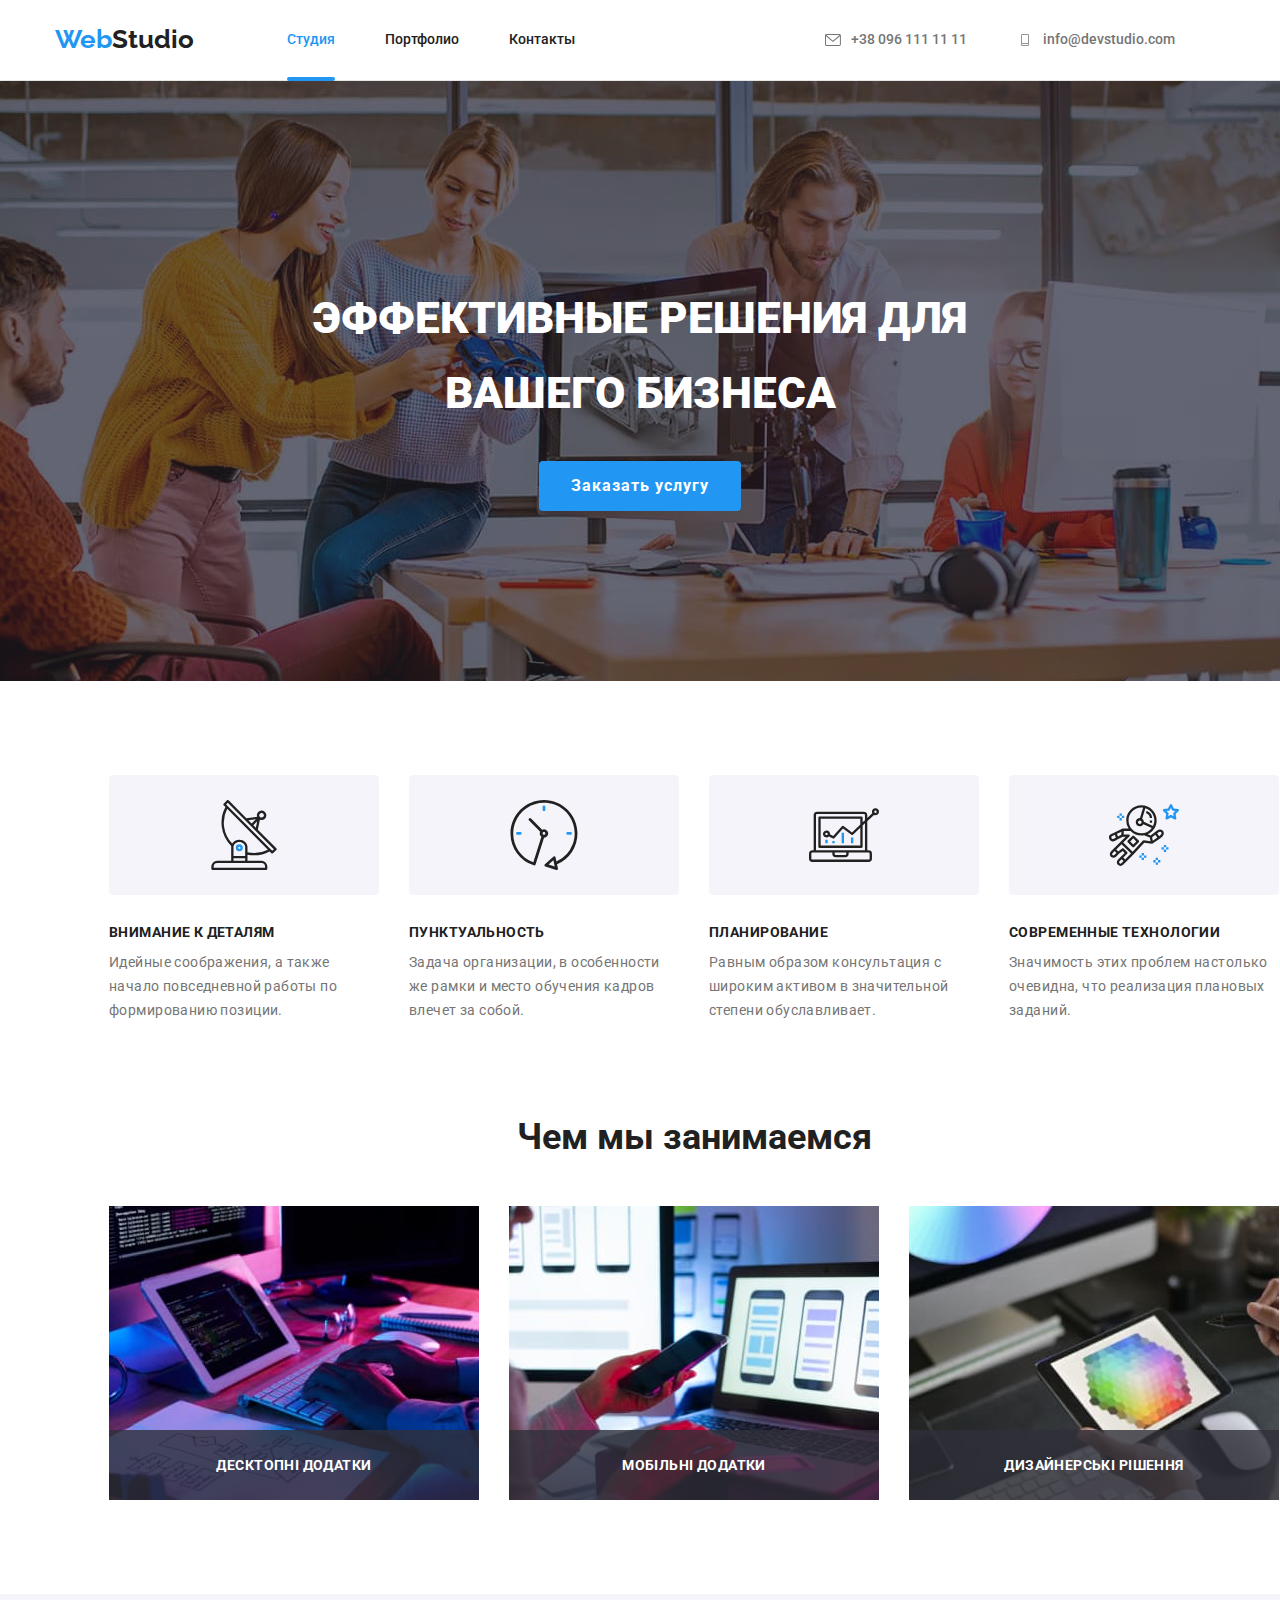
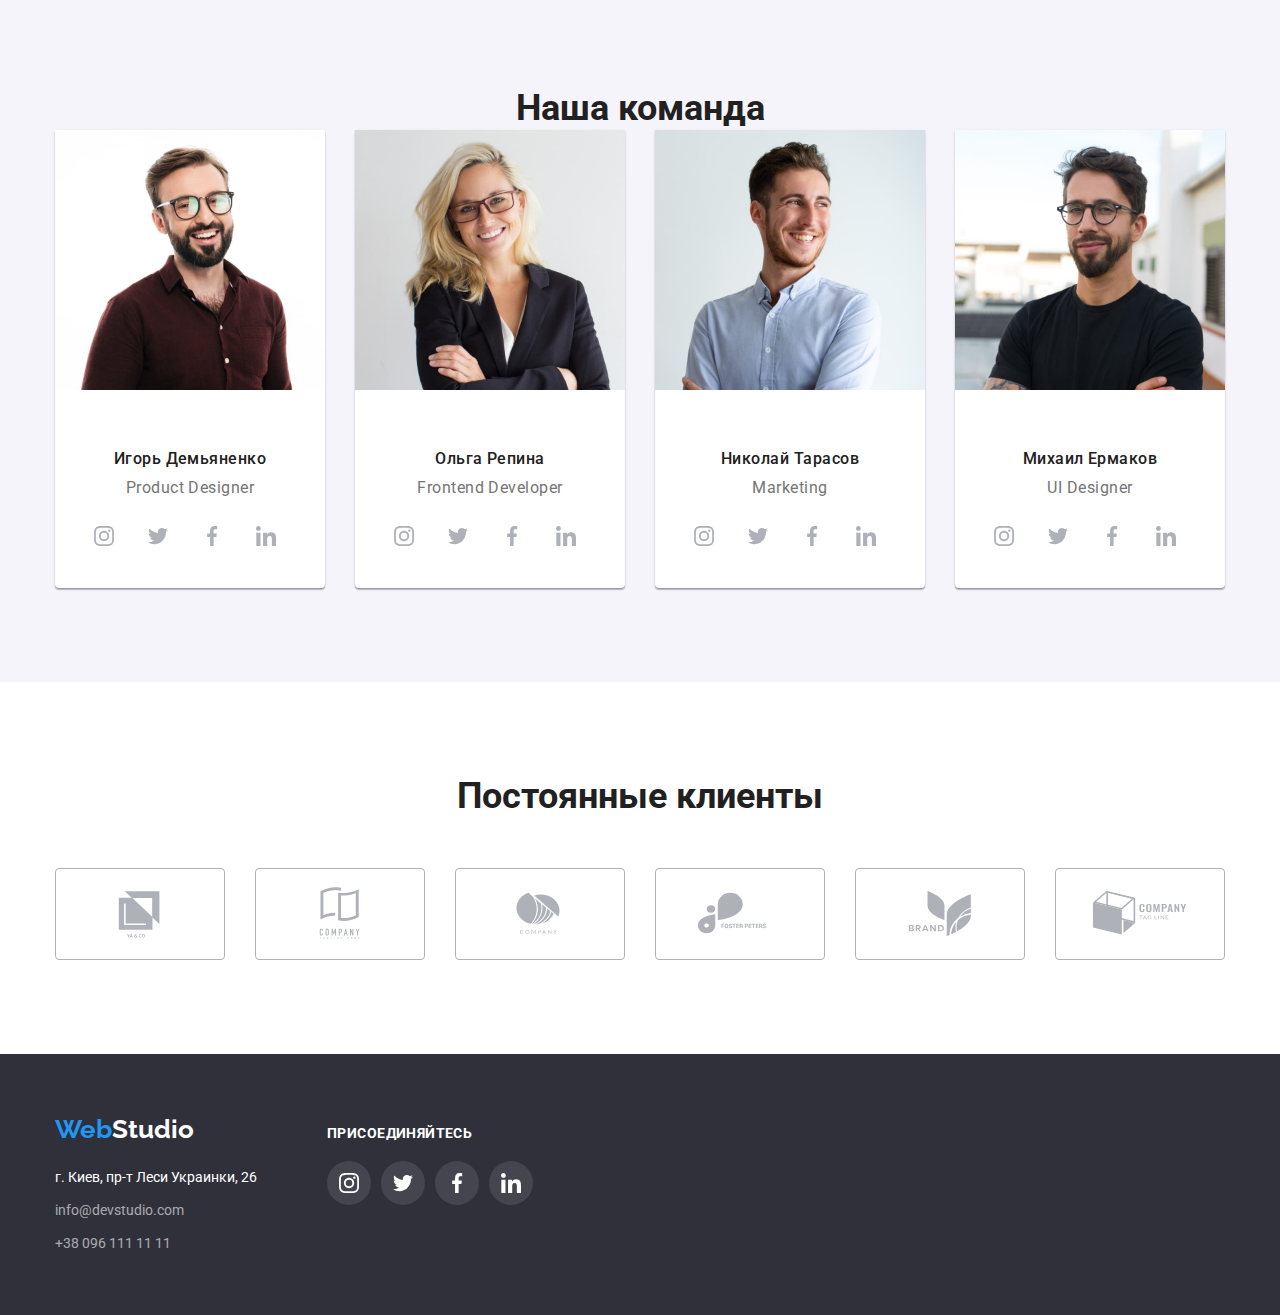
==== index.html @ 7bb436d0 "Initial commit" ====
<!DOCTYPE html>
<html lang="ru">

<head>
    <meta charset="UTF-8">
    <meta http-equiv="X-UA-Compatible" content="IE=edge">
    <meta name="viewport" content="width=device-width, initial-scale=1.0">
    <title>WebStudio</title>
    
    <!-- Font-starts -->
    <!-- Roboto -->
        <link href="https://fonts.googleapis.com/css2?family=Montserrat:wght@400;700&family=Roboto:wght@400;500;700;900&display=swap"
        rel="stylesheet">
        <!-- Raleway -->
            <link href="https://fonts.googleapis.com/css2?family=Montserrat:wght@400;700&family=Raleway:wght@700&family=Roboto:wght@400;500;700;900&display=swap"
            rel="stylesheet">
            <!-- normalizer -->
            <link rel="stylesheet" href="https://cdnjs.cloudflare.com/ajax/libs/modern-normalize/1.0.0/modern-normalize.min.css" />
            <!-- styles -->
            <link rel="stylesheet" href="./css/styles.css">
</head>

<body>
   
    <header class="header">
               <div class="container header-container">
                    <nav style="display: flex">    
                        <a class="header-logo" href=""> <span class="web-color">Web</span>Studio
                        </a>
                      <ul class="list">
                <li class="header-li">
                    <a class="header-list current" href="./index.html">                      
                        <span class="studio-color">Студия</span> 
                    </a>
                </li>
                <li class="header-li">
                    <a class="header-list" href="./portfolio.html">Портфолио
                    </a>
                </li>
                <li class="header-li">
                    <a class="header-list" href="">Контакты</a>
                </li>
            </ul>
        </nav>
        <ul class="list">
            <li>
                <a class="header-contact" href="tel:+380961111111">
                    <svg class="icons-header" width="16" height="12">
                        <use href="./icons.svg.svg#icon-e-mail">
                         
                        </use>
                    </svg>
                      +38 096 111 11 11 
                </a>
            </li>
            <li>
                <a class="header-contact" href="mailto:info@devstudio.com">
                    <svg class="icons-header" width="10" height="16">
                        <use href="./icons.svg.svg#icon-martphone">
                            
                        </use>
                    </svg>
                    info@devstudio.com 
                    </a>
            </li>
        </ul>
        </div>
    </header>
    <main>
        <!-- section hero -->
        <section class="hero">
            <div class="container">
            <h1 class="section-hero">Эффективные решения для вашего бизнеса
            </h1>
            <button class="btn-hero" type="button" data-modal-open>Заказать услугу
            </button>
        </div>
            </section>
           

<!--section our-mission -->
            <section class="our-mission">
                <div class="container">
            <h2 class="mission-to-hide">Наша місія для Вас
            </h2>
            <ul class="list">
                <li class="mission-list">
                    <div class="mission-icons">
                        <svg class="svg-mission" width="70" height="70">
                            <use href="./icons.svg.svg#icon-antenna"></use>
                        </svg>
                    </div>
                    <h3 class="mission-heading">Внимание к деталям</h3>
                    <p class="features" >Идейные соображения, а также начало повседневной работы по формированию позиции.
                    </p>
                </li>
                <li class="mission-list">
                    <div class="mission-icons">
                        <svg class="svg-mission" width="70" height="70">
                            <use href="./icons.svg.svg#icon-clock"></use>
                        </svg>
                    </div>
                    <h3 class="mission-heading">Пунктуальность</h3>
                    <p class="features">Задача организации, в особенности же рамки и место обучения кадров влечет за собой.
                    </p>
                </li>
                <li class="mission-list">
                    <div class="mission-icons">
                        <svg class="svg-mission" width="70" height="70">
                            <use href="./icons.svg.svg#icon-diagram"></use>
                        </svg>
                    </div>
                    <h3 class="mission-heading">Планирование</h3>
                    <p class="features">Равным образом консультация с широким активом в значительной степени обуславливает.
                    </p>
                </li>
                <li class="mission-list">
                    <div class="mission-icons">
                        <svg class="svg-mission" width="70" height="70">
                            <use href="./icons.svg.svg#icon-stronaut"></use>
                        </svg>
                    </div>
                    <h3 class="mission-heading">Современные технологии</h3>
                    <p class="features">Значимость этих проблем настолько очевидна, что реализация плановых заданий.
                    </p>
                </li>
            </ul>
            </div>
        </section>
        <!-- section about -->
        <section class="section-about">
            <div class="container">
            <h2 class="about-heading">Чем мы занимаемся</h2>
            <ul class="list">

                <div class="div-about">
                <li class="li-about">
                    <img class="img-about" 
                    src="./images/about/img-1-squoosh.jpg" 
                    alt="development for pc" 
                    width="370" 
                    height="295">
                    <p class="label-img-about">Десктопні додатки</p>
                </li>
                </div>
            
                <div class="div-about">
                <li>            
                    <img class="img-about" 
                    src="./images/about/img-2-squoosh.jpg" 
                    alt="development for mobile" 
                    width="370" 
                    height="295">
                    <p class="label-img-about">Мобільні додатки</p>
                </li>
            </div>

                <div class="div-about">
                <li>
                    <img class="img-about" 
                    src="./images/about/img-3-squoosh.jpg" 
                    alt="graphic design" 
                    width="370" 
                    height="295">
                    <p class="label-img-about">Дизайнерські рішення</p>
                </li>
                </div>
            </ul>
            </div>
        </section>


        <!-- section team -->
        <section class="section-team">
            <div class="container">
            <h2 class="section-team-heading">Наша команда</h2>
            <ul class="list">
                <li class="list-team">
                    <img class="img-team" src="./images/team/img-1-squoosh.jpg" alt="Игорь Демьяненко" width="270" height="260">
                   
                    <div class="box-team">
                    <h3 class="team-heading">Игорь Демьяненко</h3>
                    <p class="team">Product Designer</p>
                    
                       <ul class="ul-icons-team">
                            <li class="li-icons-team"> 
                                <a class="icons-team" href=""> 
                                <svg class="icons" width="20" height="20">
                                    <use href="./icons.svg.svg#icon-instagram"></use>
                                </svg>
                            </a>
                            </li>
                       
                            <li class="li-icons-team">
                                <a class="icons-team" href=""> 
                        <svg class="icons" width="20" height="20">
                            <use href="./icons.svg.svg#icon-twitter"></use>
                        </svg>
                        </a>
                    </li>

                    <li class="li-icons-team">
                        <a class="icons-team" href=""> 
                        <svg class="icons" width="20" height="20">
                            <use href="./icons.svg.svg#icon-facebook"></use>
                        </svg>
                        </a>
                    </li>
                    
                    <li class="li-icons-team">
                        <a class="icons-team" href=""> 
                        <svg class="icons" width="20" height="20">
                            <use href="./icons.svg.svg#icon-linkedin"></use>
                        </svg>
                        </a>
                    </li>
                </ul>
                    </div>
                    
                    <li class="list-team">
                    <img class="img-team" src="./images/team/img-2-squoosh.jpg" alt="Ольга Репина" width="270" height="260">
                   
                    <div class="box-team">
                    <h3 class="team-heading">Ольга Репина</h3>
                    <p class="team">Frontend Developer</p>
                   
                    <ul class="ul-icons-team">
                        <li class="li-icons-team">
                                <a class="icons-team" href=""> 
                                <svg class="icons" width="20" height="20">
                                    <use href="./icons.svg.svg#icon-instagram"></use>
                                </svg>
                            </a>
                            </li>
                       
                            <li class="li-icons-team">
                                <a class="icons-team" href=""> 
                        <svg class="icons" width="20" height="20">
                            <use href="./icons.svg.svg#icon-twitter"></use>
                        </svg>
                        </a>
                    </li>

                    <li class="li-icons-team">
                        <a class="icons-team" href=""> 
                        <svg class="icons" width="20" height="20">
                            <use href="./icons.svg.svg#icon-facebook"></use>
                        </svg>
                        </a>
                    </li>
                    
                    <li class="li-icons-team">
                        <a class="icons-team" href=""> 
                        <svg class="icons" width="20" height="20">
                            <use href="./icons.svg.svg#icon-linkedin"></use>
                        </svg>
                        </a>
                    </li>
                    </ul>
                    </div>
                
                <li class="list-team">
                    <img class="img-team" src="./images/team/img-3-squoosh.jpg" alt="Николай Тарасов" width="270" height="260">
                    
                    <div class="box-team">
                    <h3 class="team-heading">Николай Тарасов</h3>
                    <p class="team">Marketing</p>
                    
                    <ul class="ul-icons-team">
                        <li class="li-icons-team">
                                <a class="icons-team" href=""> 
                                <svg class="icons" width="20" height="20">
                                    <use href="./icons.svg.svg#icon-instagram"></use>
                                </svg>
                            </a>
                            </li>
                       
                            <li class="li-icons-team">
                                <a class="icons-team" href=""> 
                        <svg class="icons" width="20" height="20">
                            <use href="./icons.svg.svg#icon-twitter"></use>
                        </svg>
                        </a>
                    </li>

                    <li class="li-icons-team">
                        <a class="icons-team" href=""> 
                        <svg class="icons" width="20" height="20">
                            <use href="./icons.svg.svg#icon-facebook"></use>
                        </svg>
                        </a>
                    </li>
                    
                    <li class="li-icons-team">
                        <a class="icons-team" href=""> 
                        <svg class="icons" width="20" height="20">
                            <use href="./icons.svg.svg#icon-linkedin"></use>
                        </svg>
                        </a>
                    </li>
                    </ul>
                    </div>
                
                    <li class="list-team">
                    <img class="img-team" src="./images/team/img-4-squoosh.jpg" alt="Михаил Ермаков" width="270" height="260">
                    
                    <div class="box-team">
                    <h3 class="team-heading">Михаил Ермаков</h3>
                    <p class="team">UI Designer</p>
                   
                    <ul class="ul-icons-team">
                        <li class="li-icons-team"> 
                                <a class="icons-team" href=""> 
                                <svg class="icons" width="20" height="20">
                                    <use href="./icons.svg.svg#icon-instagram"></use>
                                </svg>
                            </a>
                            </li>
                       
                            <li class="li-icons-team">
                                <a class="icons-team" href=""> 
                        <svg class="icons" width="20" height="20">
                            <use href="./icons.svg.svg#icon-twitter"></use>
                        </svg>
                        </a>
                    </li>

                    <li class="li-icons-team"> 
                        <a class="icons-team" href=""> 
                        <svg class="icons" width="20" height="20">
                            <use href="./icons.svg.svg#icon-facebook"></use>
                        </svg>
                        </a>
                    </li>
                    
                    <li class="li-icons-team"> 
                        <a class="icons-team" href=""> 
                        <svg class="icons" width="20" height="20">
                            <use href="./icons.svg.svg#icon-linkedin"></use>
                        </svg>
                        </a>
                    </li>
                    </ul>
                    </div>
                    </li>
                    </ul>
           
            </div>
        </section>

        <!-- section-permanent-clients -->
<section class="permanent-clients">
<div class="container">
<h2 class="header-permanent-clients">Постоянные клиенты</h2>

<ul class="ul-permanent-clients">
<li class="li-permanent-clients">
<a class="a-permanent-clients" href="">
    <svg class="svg-permanent-clients" wight="41" heihgt="47">
        <use href="./icons.svg.svg#icon-yaco"></use>
    </svg>
</a>
</li>

<li class="li-permanent-clients">
    <a class="a-permanent-clients" href="">
        <svg class="svg-permanent-clients" wight="40" heihgt="52">
            <use href="./icons.svg.svg#icon-company-tagline"></use>
        </svg>
    </a>
    </li>

    <li class="li-permanent-clients">
        <a class="a-permanent-clients" href="">
            <svg class="svg-permanent-clients" wight="44" heihgt="42">
                <use href="./icons.svg.svg#icon-company"></use>
            </svg>
        </a>
        </li>

        <li class="li-permanent-clients">
            <a class="a-permanent-clients" href="">
                <svg class="svg-permanent-clients" wight="85" heihgt="41">
                    <use href="./icons.svg.svg#icon-foster-peters-hover"></use>
                </svg>
            </a>
            </li>

            <li class="li-permanent-clients">
                <a class="a-permanent-clients" href="">
                    <svg class="svg-permanent-clients" wight="63" heihgt="46">
                        <use href="./icons.svg.svg#icon-company-tag-line"></use>
                    </svg>
                </a>
                </li>

                <li class="li-permanent-clients">
                    <a class="a-permanent-clients" href="">
                        <svg class="svg-permanent-clients" wight="94" heihgt="44">
                            <use href="./icons.svg.svg#icon-brand"></use>
                        </svg>
                    </a>
                    </li>

</ul>
</div>
</section>


    </main>
    
    
    <!-- footer -->
    <footer class="footer">
        <div class="container">
            <div class="box-footer-address">
        <a class="footer-logo" href=""> <span class="web-color-footer">Web</span>Studio
        </a>
        <address class="address-footer">
<ul class="list-footer">
    <li class="list-address-footer">
      <p class="p-list-contact">г. Киев, пр-т Леси Украинки, 26</p>  
    </li>
    <li class="list-address-footer">
    <a class="footer-contact" href="mailto:info@devstudio.com">info@devstudio.com</a>
    </li>
    <li class="list-address-footer">
    <a class="footer-contact" href="tel:+380961111111">+38 096 111 11 11</a>
    </li>
</ul>
        </address>
    </div>
    
        <div class="box-footer">
            <p class="footer-icons-paragraf">присоединяйтесь</p>
                  <ul class="ul-icons-footer">
                            <li class="li-icons-footer"> 
                                <a class="a-icons-footer" href=""> 
                                <svg class="icons-footer" width="20" height="20">
                                    <use href="./icons.svg.svg#icon-instagram"></use>
                                </svg>
                            </a>
                            </li>

                            <li class="li-icons-footer"> 
                                <a class="a-icons-footer" href=""> 
                                    <svg class="icons-footer" width="20" height="20">
                                    <use href="./icons.svg.svg#icon-twitter"></use>
                                </svg>
                            </a>
                            </li>

                            <li class="li-icons-footer"> 
                                <a class="a-icons-footer" href=""> 
                                    <svg class="icons-footer" width="20" height="20">
                                    <use href="./icons.svg.svg#icon-facebook"></use>
                                </svg>
                            </a>
                            </li>

                            <li class="li-icons-footer"> 
                                <a class="a-icons-footer" href=""> 
                                    <svg class="icons-footer" width="20" height="20">
                                    <use href="./icons.svg.svg#icon-linkedin"></use>
                                </svg>
                            </a>
                            </li>
                            </ul>
                        </div>
                    </div>
            </footer>
           

            <div class="backdrop is-hidden" data-modal>
                <div class="modal-window" >
                <button type="button" class="modal-close" data-modal-close>
                    <svg class="icon-close-black" width="18" hight="18">
                    <use href="./close.svg.svg#icon-close-black"> </use>    
                    </svg>
                </button>  
                
               
            

                </div>
            </div>

            <script src="./js/modal.js"></script>   
</body>

</html>
---- css/styles.css ----
:root {
    /* fonts */
  --main-fonts: "Roboto";
  --secondary-font: "Raleway";

    /* text-color */
--accent-color: #757575;
--brand-color: #2196F3;
--header-color: #212121;
--background-color: #2F303A;
--text-background: #FFFFFF;
    /* bg-color */

    /* others */

    /* animation */
--timing-function: 250ms cubic-bezier(0.4, 0, 0.2, 1);
}
body {
font-family: var(--main-fonts) "Roboto", "Raleway", sans-serif;
font-size: 14px;
line-height:1.71;
color: var(--accent-color);
letter-spacing: normal;
}

/* Стили для обнуления верхних отступов у элементов */
h1,
h2,
h3,
h4,
h5,
h6,
p {
    margin-top: 0;
}

/* Класс для обнуления базовых свойств у списков (ul) */
ul {
    list-style: none;
    padding-left: 0;
    margin: 0;
    }

/* Класс для обнуления базовых свойств у ссылок */
.link {
    text-decoration: none;
    color: inherit;
}

/* Свойства для корректного отображения картинок */
img {
    display: block;
    max-width: 100%;
    height: auto;
}

/* Свойства для обнуления курсива у address */

address {
    font-style: normal;
    /* or */
    font-style: inherit;
}

h1,
h2,
h3,
h4,
h5,
h6,
p {
    margin: 0;
}

.container {
    width: 1200px;
    padding-right: 15px;
    padding-left: 15px;
    margin-right: auto;
    margin-left: auto;
   
}



/* index.html */
.studio-color {
    color:var(--brand-color);
    }


.header-logo{
    text-decoration: none;
    font-family: 'Raleway';
    font-weight: 700;
    font-size: 26px;
    line-height: 1.19;
    color: var(--header-color);
   
}
.header-logo {
    list-style: none;
    margin-right: 93px;
    padding: 24px 0 25px;
  
}
.header-container {
    display: flex;
    align-items: center;
        }

.web-color {
    color: var(--brand-color);
  }

  .header-li:not(:last-child) {
    margin-right: 50px;
    }

.header-list {
    text-decoration: none;
    font-family: 'Roboto';
        font-weight: 500;
        font-size: 14px;
        line-height: 1.14;
        color: var(--header-color);
        padding-top: 32px;
        padding-bottom: 32px;
        display: block;
        position: relative;
}



.current::after {
   content:'';
   background-color: var(--brand-color);
   width: 100%;
   height: 4px;
   border-radius: 2px;
   display: block;
   position: absolute;
   left: 0;
   bottom: -1px;
}

.header-contact:first-child {
    margin-left: 0px;
}
.list{
    list-style: none;
    margin-left: auto;
}
.header-list {
    list-style: none;
    transition: color var(--timing-function);
    }

    .header-list:hover,
.header-list:focus{
    color: var(--brand-color);
}

.list {
    display: flex;
    justify-content: space-between;
        align-items: center;
        
}

.header-contact {
    text-decoration: none;
    font-family: 'Roboto';
        font-weight: 500;
        font-size: 14px;
        line-height: 1.14;
        color: var(--accent-color);
        margin-left: auto;
        margin-right: 50px;
        display: flex;
        align-items: center;
        fill: currentColor;
        transition: color var(--timing-function);
  }

  .header-contact:hover,
  .header-contact:focus{
      color: var(--brand-color);
  }

  .icons-header {
    margin-right: 10px;
    width: 16px;
    height: 12px;
  }







/* section hero */
.section-hero{
        font-family: 'Roboto';
        font-weight: 900;
        font-size: 44px;
       width: 696px;
       margin: 0 auto;
        text-align: center;
        text-transform: uppercase;
        color: var(--text-background);
}

.hero {
    max-width: 1600px;
    height: 600px;
    margin-right: auto;
    margin-left: auto;
    background-image: linear-gradient(rgba(47, 48, 58, 0.4),rgba(47, 48, 58, 0.4)),
    url(../images/img-backgrouund-odapt.jpg);
    background-color: var(--background-color);
    background-position: center;
    background-size: cover;
    padding-top: 200px;
    padding-bottom: 200px;
    background-repeat: no-repeat;

   

}

.btn-hero{
        font-family: 'Roboto';
        font-weight: 700;
        font-size: 16px;
        line-height: 1.87;
        color: var(--text-background);
        background-color: var(--brand-color);
        cursor: pointer;
        border: none;
        margin: 0 auto;
         display: block;
         border-radius: 4px;
         letter-spacing: 0.06em;
         margin-top: 30px;
         padding-top: 10px;
         padding-bottom: 10px;
         padding-right: 32px;
         padding-left: 32px;
        }
       



        /* section our-mission */

        .mission-to-hide {
            position: absolute;
            width: 1px;
            height: 1px;
            margin: -1px;
            padding: 0;
            overflow: hidden;
            border: 0;
            clip: rect(0 0 0 0);
}

.our-mission {
    padding: 94px 94px;
}


.mission-list {
        flex-basis: 50%;}

        .mission-list:not(:last-child) {
    margin-right: 30px;
}

.mission-icons {
    display: flex;
    align-items: center;
    justify-content: center;
    height: 120px;
    margin-bottom: 30px;
    border-radius: 4px;
    fill: var(--accent-color);
    background-color:  #F5F4FA;
}

.svg-mission {
    fill: var(--accent-color);
}





.mission-heading{
    font-family: 'Roboto';
        font-weight: 700;
        font-size: 14px;
        line-height: 1.14;
        text-transform: uppercase;
        color: var(--header-color);
        letter-spacing: 0.03em;
        margin-bottom: 10px;
}
.features{
    font-family: 'Roboto';
        font-style: normal;
        font-weight: 400;
        font-size: 14px;
        line-height: 1.71;
        letter-spacing: 0.03em;
        color: var(--accent-color);
 }
.features :last-child{
    margin-right: 30px;
}



/* section about */
.section-about {
    padding: 94px 94px;
    padding-top: 0;
}

.about-heading{
    font-family: 'Roboto';
        font-weight: 700;
        font-size: 36px;
        line-height:1.16;
        text-align: center;
        color: var(--header-color);
        margin-bottom: 48px;
}

.img-about :last-child{
    margin: 30px;
    margin-left: auto;
}
/* Added text with background to the What We Do section */

.div-about {
    position: relative;
    }

.label-img-about {
    position: absolute;
    display: flex;
    margin: 0;
    padding: 0;
    bottom: 0px;
    margin-left: 0;
   
    font-family: var(--main-fonts);
    font-style: normal;
    text-align: center;
    justify-content: center;
    width: 100%;
    font-weight: 700;
    font-size: 14px;
    line-height: 70px;
    letter-spacing: 0.03em;
    text-transform: uppercase;
    color: var(--text-background);
    background-color: rgba(47, 48, 58, 0.8);
      }



/* section team */
.section-team {
padding: 94px 0;
background-color: #F5F4FA;;
}

.section-team-heading{
    font-family: 'Roboto';
        font-weight: 700;
        font-size: 36px;
        line-height: 1.16;
        text-align: center;
        color: var(--header-color);
        
}

.list-team{
box-shadow: 0px 1px 3px rgba(0, 0, 0, 0.12), 0px 1px 1px rgba(0, 0, 0, 0.14), 0px 2px 1px rgba(0, 0, 0, 0.2);
    border-radius: 0px 0px 4px 4px;
    background: #FFFFFF;
   
    }
   


.img-team :last-child {
    margin-right: 30px;
}

.team-heading{
    font-family: 'Roboto';
        font-weight: 500;
        font-size: 16px;
        line-height: 1.18;
        text-align: center;
        color: var(--header-color);
        letter-spacing: 0.03em;
        margin-top: 30px;
        margin-bottom: 10px;

}
.team{
font-family: 'Roboto';
    font-size: 16px;
    line-height: 1.18;
    text-align: center;
    color: var(--accent-color);
    letter-spacing: 0.03em;
    margin-bottom: 16px;
}

.box-team{
    padding-top: 30px;
    padding-bottom: 30px;
    text-align: center;
    display: block;
   
}

.ul-icons-team{
display: flex;
    justify-content: center;
     }
     
     
   
.icons-team  {
margin-right: 10px;
}

.icons-team{
    display: flex;
    height: 44px;
    width: 44px;
    border-radius: 50%;
    align-items: center;
    justify-content: center;
    fill: #AFB1B8;
   background-color: #FFFFFF;
   transition: background-color var(--timing-function), fill var(--timing-function);
           }

        .icons-team:hover,
        .icons-team:focus {
            fill: #FFFFFF;
            background-color: var(--brand-color);
        }

        

       
    
   /* section-permanent-clients */

   .permanent-clients {
padding-top: 94px;
padding-bottom: 94px;
   }


.header-permanent-clients {
    font-family: 'Roboto';
    font-weight: 700;
    font-size: 36px;
    line-height: 1.16;
    text-align: center;
    color: var(--header-color);
    margin-bottom: 50px;  
}

   .ul-permanent-clients {
    display: flex;
    min-height: 92px;
    align-items: center;
    justify-content: center;
  
}


.li-permanent-clients:not(:last-child)  {
margin-right: 30px;
}


   .a-permanent-clients {
    fill: #AFB1B8;
   width: 100%;
   height: 100%;
   display: flex;
   justify-content: center;
   align-items: center;
   border-radius: 4px;
   border: 1px solid #AFB1B8;
 width: 170px;
height: 92px;
transition: border-color var(--timing-function);
transition: fill var(--timing-function);

     }

   .a-permanent-clients:hover,
   .a-permanent-clients:focus {
    border-color: var(--brand-color);
   fill: var(--brand-color);
       }

   .svg-permanent-clients {
    width: 106px;
    height: 60px;
           }
       
  
/* footer */
.footer{
    background-color: var(--background-color);
    padding: 60px 0;
}
.footer .container {
    display: flex;
    flex-wrap: wrap;
    align-items: baseline;
  }

  .box-footer-address {
     margin-right: 70px;
  }

  .footer-icons-paragraf {
    margin-bottom: 20px;
   
    font-family: 'Roboto';
    font-style: normal;
    font-weight: 700;
    font-size: 14px;
    line-height: 16px;
    letter-spacing: 0.03em;
    text-transform: uppercase;
    
    color: var(--text-background);
  }

.ul-icons-footer {
    margin: 0;
    padding: 0;
    display: flex;
}


  
.li-icons-footer  {
margin-right: 10px;
}

.a-icons-footer {
display: flex;
    height: 44px;
    width: 44px;
    border-radius: 50%;
    align-items: center;
    justify-content: center;
    background-color: rgba(255, 255, 255, 0.1);
    transition: background-color var(--timing-function);
}

.a-icons-footer:hover,
.a-icons-footer:focus {
    background-color: var(--brand-color);
}


  .icons-footer {
    fill: var(--text-background);
  }


.web-color-footer {
 color: var(--brand-color);
}
.footer-logo{
    text-decoration: none;
    font-family: 'Raleway';
        font-weight: 700;
        font-size: 26px;
        line-height: 1.19;
        color: var(--text-background);
}
.footer-logo{
    list-style:  none;
       }

.footer-logo{
    margin-top: 60px;
    margin-bottom: 10px;
    }

.address-footer{
    text-decoration: none;
    color: var(--text-background);
    font-family: 'Roboto';
    font-style: normal;
}
.address-footer{
    list-style: none;
    margin-top: 20px;
   }
.list-address-footer:not(:last-child) {
    margin-bottom: 9px;
    transition: color var(--timing-function);
   }
   .p-list-contact {
    transition: color var(--timing-function);
   }

.footer-contact{
    text-decoration: none;
    font-family: 'Roboto';
    color: rgba(255, 255, 255, 0.6);
    transition: color var(--timing-function);
}
.footer-contact{
    list-style: none;
   }
.list-footer {
    text-decoration: none;
    list-style-type: none;
    margin: 0;
    padding: 0;
    transition: color var(--timing-function);
}
.list-footer .footer-contact:hover,
.list-footer .footer-contact:focus {
    color: var(--brand-color);
   }
   .p-list-contact:hover {
    color: var(--brand-color);
   }
   






/* portfolio.html
---------------------------------------------------------------------
----------------------------------------------------
---------------------------------------------------------
-----------------------------------------------------------
-------------------------------------------------------- */
.portfolio-color {
    color:var(--brand-color);
    }

.section-filter-portfolio {
margin-top: 94px;
margin-bottom: 94px;
}

.portfolio-color {
   color: var(--brand-color);
}

.header {
    border-bottom: 1px solid #E5E5E5;    
  
}
/* section-filter-project */

.filtres-to-hide {
    position: absolute;
    width: 1px;
    height: 1px;
    margin: -1px;
    padding: 0;
    overflow: hidden;
    border: 0;
    clip: rect(0 0 0 0);
}

.portfolio-heading{
font-family: 'Roboto';
    font-weight: 700;
    font-size: 18px;
    line-height: 2.00;
    color: var(--header-color);
}
  .button{
    list-style: none;
    color: var(--header-color);
    display: flex;
    margin: 0;
    padding: 0;
    margin-bottom: 50px;
     }
  .button{
    font-family: 'Roboto';
        font-style: normal;
        font-weight: 500;
        font-size: 16px;
        line-height: 1.62;
        text-align: center;
        letter-spacing: 0.03em;
        color: var(--header-color);
        display: flex;
        justify-content: center;
      }

      .li-button-filters {
        margin-right: 8px; 
      }

.button-filters {
    font-family: inherit;
    border: none;
    border-radius: 4px;
    text-indent: inherit;
    padding: 6px 22px;
    font-size: 16px;
line-height: 26px;
letter-spacing: 0.03em;
background-color: #F5F4FA;
cursor: pointer;
transition: color var(--timing-function), background-color var(--timing-function),  box-shadow var(--timing-function) ;
       }
    
  .button-filters:hover{
    color: var(--text-background);
    background-color: var(--brand-color);
    border: none;
    box-shadow: 0px 3px 1px rgba(0, 0, 0, 0.1), 0px 1px 2px rgba(0, 0, 0, 0.08),
    0px 2px 2px rgba(0, 0, 0, 0.12);

  }
.button-filters:focus{
    color: var(--text-background);
    background-color: var(--brand-color);
    border: none;
    box-shadow: 0px 3px 1px rgba(0, 0, 0, 0.1), 0px 1px 2px rgba(0, 0, 0, 0.08),
    0px 2px 2px rgba(0, 0, 0, 0.12);
    }




/*---------------------------------------- project ---------------------------------------*/

.project {
    display: flex;
    flex-wrap: wrap;
    gap: 30px;
    text-decoration: none;
}
.a-project {
    display: inline-block;
  text-decoration: none;
  transition: box-shadow var(--timing-function);
  margin: 0;
}

.a-project:hover,
.a-project:focus {
    box-shadow: 0px 1px 1px rgba(0, 0, 0, 0.12), 0px 4px 4px rgba(0, 0, 0, 0.06),
    1px 4px 6px rgba(0, 0, 0, 0.16);
}

  .work-project{
  border-right: 1px solid #EEEEEE;
  border-left: 1px solid #EEEEEE;
  border-bottom: 1px solid #EEEEEE;
  padding: 24px 20px;
  margin: 0;
           }


  .project-heading{
    font-family: 'Roboto';
        font-weight: 700;
        font-size: 18px;
        line-height: 2;
        color: var(--header-color);
        letter-spacing: 0.06em;
       
  }
  .img-project {
    margin-bottom: 0;
          }

  .title-project{
    font-family: 'Roboto';
        font-size: 16px;
        line-height: 1.88;
        color: var(--accent-color);
        letter-spacing: 0.03em;
        
  }

.a-project:hover .text-project {
    transform: translateY(0%);
}

  .div-a-project {
    position: relative;
    overflow: hidden;
    margin: 0;
  }

  .text-project {
    position: absolute;
    top: 0;
    left: 0;
    height: 100%;
    transform: translateY(100%);
   transition: transform 300ms linear;
   overflow: auto;
   
 font-family: 'Roboto';
font-style: normal;
font-weight: 400;
font-size: 18px;
line-height: 1.56;
letter-spacing: 0.03em;
color: #FFFFFF;
background-color: rgba(33, 150, 243, 0.9);
padding: 63px 24px;
  }

  /*-------------------------------------------------- backdrop-------------------------------------------- */




  .backdrop {
    position: fixed;
width: 100%;
height: 100%;
left: 0px;
top: 0px;
    background-color: rgba(0, 0, 0, 0.2);
    transition: opacity 750ms linear, visibility 750ms linear;
      }

  .modal-window {
    position: absolute;
    width: 528px;
    min-height: 581px;
    background-color: #FFFFFF;
    border-radius: 4px;
    top: 50%;
    left: 50%;
    transform: translate(-50%, -50%);
  }

  .modal-close {
position: absolute;
right: 8px;
top: 8px;
width: 30px;
height: 30px;
border: 1px solid;
border-radius: 50%;
display: flex;
align-items: center;
justify-content: center;
border-color: rgba(0, 0, 0, 0.1);
cursor: pointer;
  }

  .is-hidden {
    opacity: 0;
    visibility: hidden;
    pointer-events: none;
  }
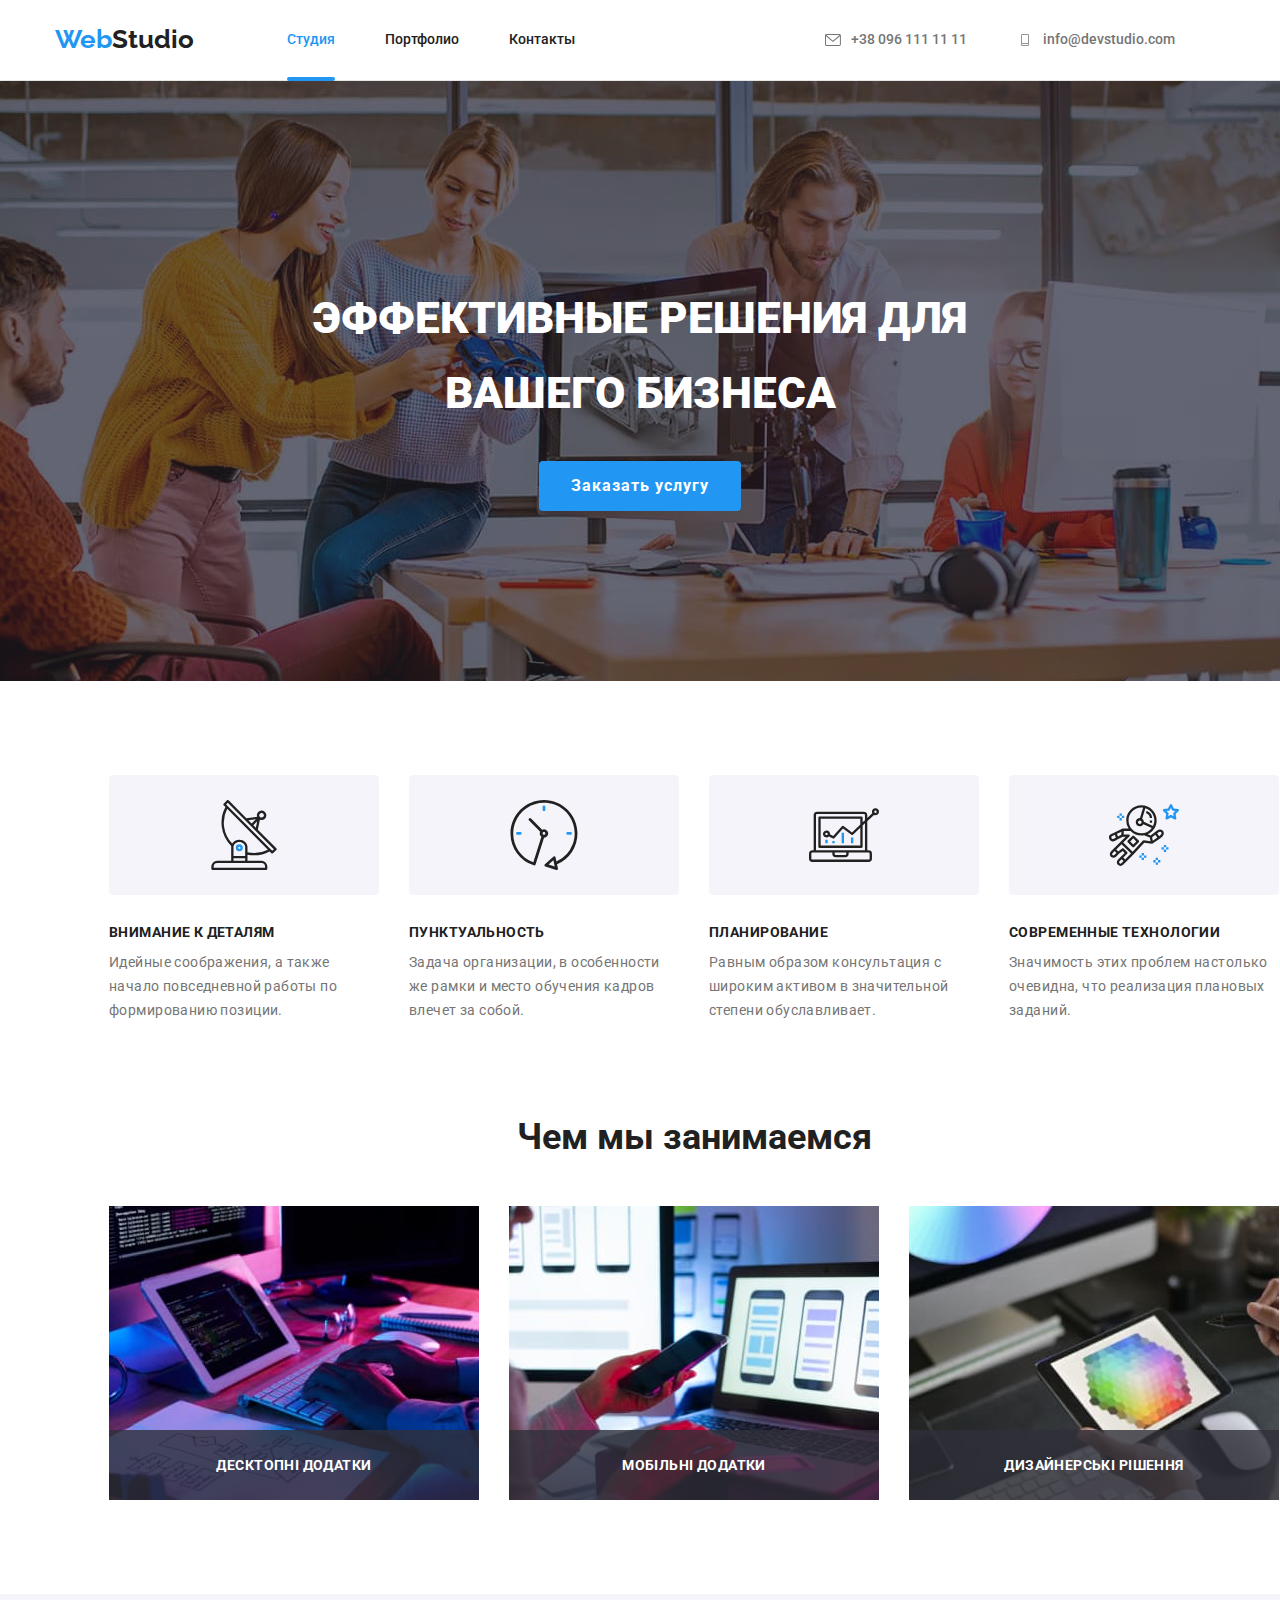
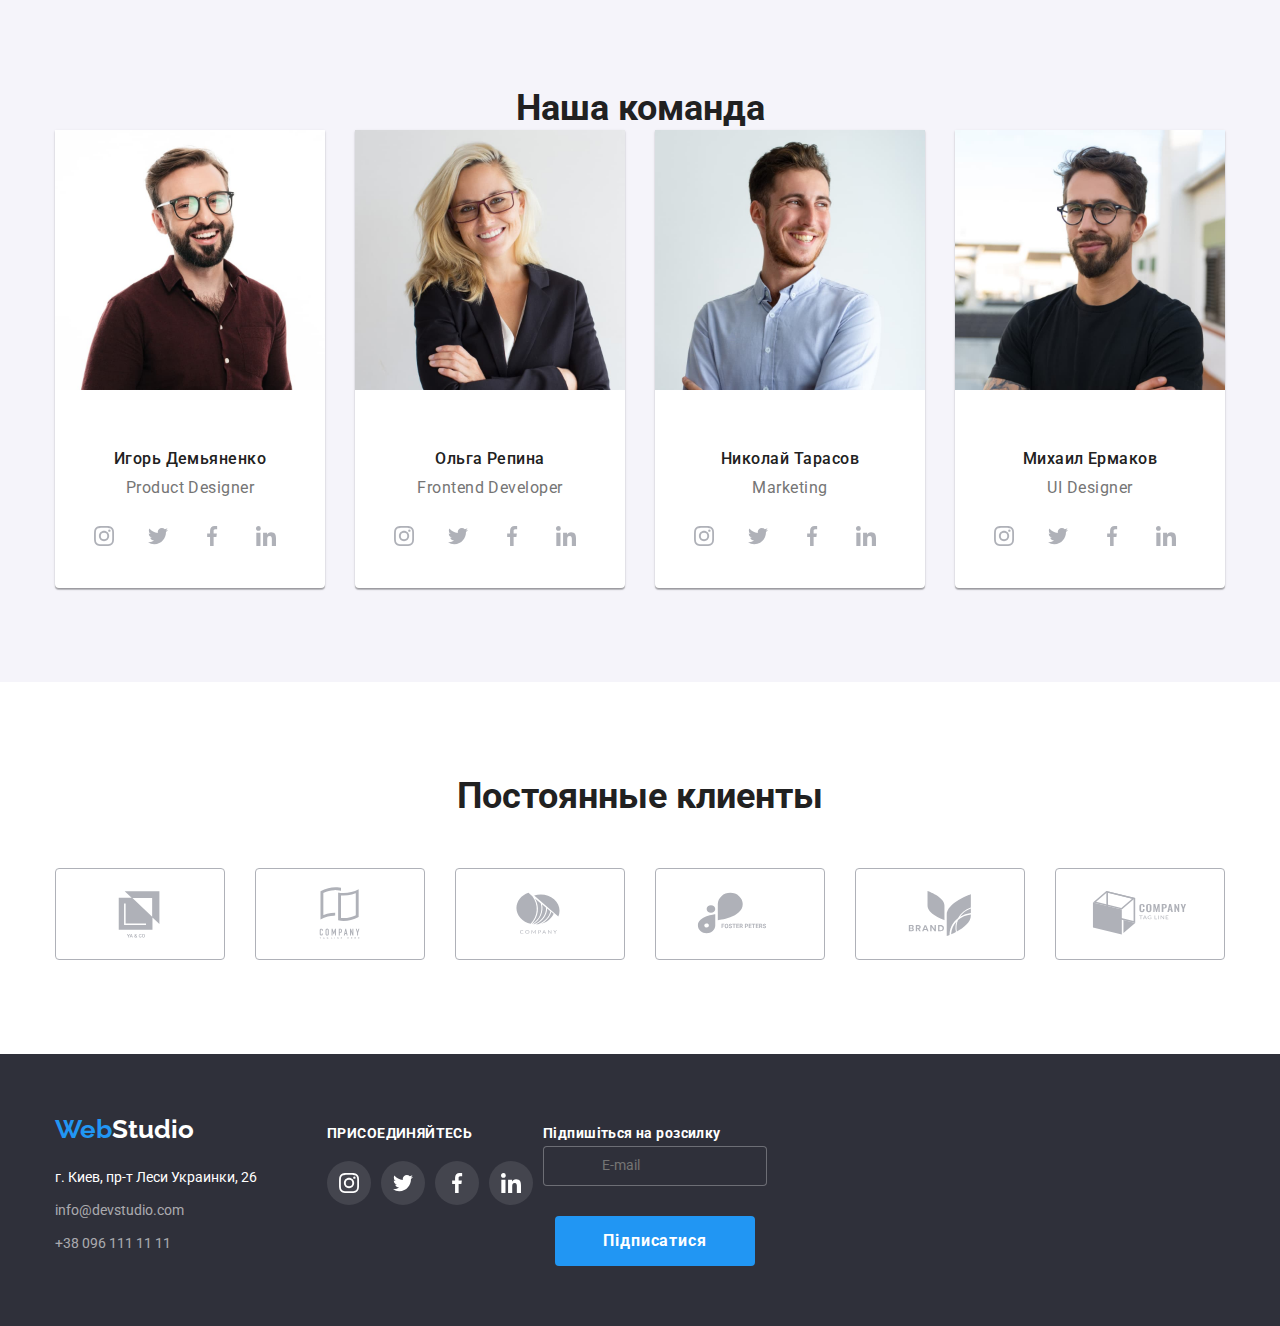
==== commit dc5d634b: "end modal window" ====
--- a/index.html
+++ b/index.html
@@ -467,10 +467,24 @@
                             </li>
                             </ul>
                         </div>
+
+                        <div class="div-label-footer"></label>
+                            <label for="user-email-footer">
+                                <span class="span-footer-input">Підпишіться на розсилку</span>
+                                <div class="input-foter-div">
+                                <input type="email" 
+                                class="form-input-footer" 
+                                name="user-email" 
+                                id="user-email"
+                                placeholder="E-mail"> 
+                                </div>
+                                <button type="submit" class="btn-form-footer">Підписатися</button>
+                        </div>
+
                     </div>
             </footer>
            
-
+<!-- ------------------------MODAL------------------------------------------ -->
             <div class="backdrop is-hidden" data-modal>
                 <div class="modal-window" >
                 <button type="button" class="modal-close" data-modal-close>
@@ -478,9 +492,94 @@
                     <use href="./close.svg.svg#icon-close-black"> </use>    
                     </svg>
                 </button>  
+               
+                <p class="modal-title">Залиште свої дані, ми вам передзвонимо</p>
                 
+                <form class="modal-form">
+                    <div class="div-label">
+                    <label for="user-name"></label>
+                        <span class="span-form-input">І'мя</span> 
+                        <div class="input-wrap">
+                    <input type="text" 
+                    class="form-input" 
+                    name="user-name" 
+                    id="user-name"
+                    placeholder=""
+                    required>
                
-            
+                <svg class="input-icon"  width="18"  height="18" > 
+                    <use href="./icons.svg.svg#icon-person-black"></use>
+                </svg>
+            </div>
+            </div>
+                  
+                          
+                <div class="div-label">
+                <Label for="user-tel"></Label> 
+                    <span class="span-form-input">Телефон</span>
+                    <div class="input-wrap">
+                    <input type="tel" 
+                    class="form-input" 
+                    name="user-tel"
+                    id="user-tel" 
+                    placeholder=""
+                    minlength="10">
+
+                    <svg class="input-icon"  width="18"  height="18" > 
+                        <use href="./icons.svg.svg#icon-phone-black"></use>
+                    </svg>
+                </div>
+            </div>
+            <div class="div-label"></label>
+                <label for="user-email">
+                    <span class="span-form-input">Пошта</span>
+                    <div class="input-wrap">
+                    <input type="email" 
+                    class="form-input" 
+                    name="user-email" 
+                    id="user-email"
+                    placeholder=""> 
+                  
+                    <svg class="input-icon"  width="18"  height="18" > 
+                        <use href="./icons.svg.svg#icon-email-black"></use>
+                    </svg>
+                </div>
+            </div>
+
+                <div class="div-label">
+               <label>
+                <span class="span-form-input">Коментар</span>
+               
+                <textarea name="user-coment" 
+                id="user-coment" 
+                class="textarea-coment"
+                placeholder="Введіть текст"
+                ></textarea>
+               </label>
+            </div>
+
+               <div class="div-label">
+                
+                <input 
+                type="checkbox" 
+                id="user-policy"
+                 name="user-policy"
+                  value="conditions"
+                  class="input-check check-to-hide">
+               
+                <label for="user-policy" class="check-text"> 
+                    <span>
+                        <svg class="check-icon"  width="16"  height="15" > 
+                            <use href="./icons.svg.svg#icon-vector-icon"></use>
+                        </svg>
+                    </span>Погоджуюся з розсилкою та приймаю <a class="a-policy" href="">Умови договору</a></label> 
+               </div>
+                    
+               <button type="submit" class="btn-form-modal">Відправити</button>
+                
+                </form>
+                
+                         
 
                 </div>
             </div>
--- a/css/styles.css
+++ b/css/styles.css
@@ -649,6 +649,67 @@
    .p-list-contact:hover {
     color: var(--brand-color);
    }
+
+   .span-footer-input {
+    font-family: 'Roboto';
+font-style: normal;
+font-weight: 700;
+font-size: 14px;
+line-height: 16px;
+letter-spacing: 0.03em;
+color: var(--text-background);
+margin-bottom: 20px;
+   }
+
+   .form-input-footer::placeholder {
+    font-family: 'Roboto';
+    padding-left: 16px;
+   }
+
+   .form-input-footer {
+    background-color: #2F303A;
+    width: 100%;
+    height: 40px;
+    border: 1px solid rgba(255, 255, 255, 0.3);
+border-radius: 4px;
+padding-left: 42px;
+cursor: pointer;
+  }
+  .input-foter-div {
+    position: relative;
+  }
+
+
+.btn-form-footer {
+  font-family: 'Roboto';
+    font-weight: 700;
+    font-size: 16px;
+    line-height: 1.87;
+    color: var(--text-background);
+    background-color: var(--brand-color);
+    cursor: pointer;
+    border: none;
+    margin: 0 auto;
+     display: block;
+     border-radius: 4px;
+     letter-spacing: 0.06em;
+     margin-top: 30px;
+     padding-top: 10px;
+     padding-bottom: 10px;
+     padding-right: 32px;
+     padding-left: 32px;
+     width: 200px;
+height: 50px;
+left: 700px;
+top: 712px;
+text-align: center;
+
+
+
+   
+    
+}
+   
    
 
 
@@ -863,6 +924,7 @@
     top: 50%;
     left: 50%;
     transform: translate(-50%, -50%);
+    padding: 40px;
   }
 
   .modal-close {
@@ -878,6 +940,12 @@
 justify-content: center;
 border-color: rgba(0, 0, 0, 0.1);
 cursor: pointer;
+background-color: #FFFFFF;
+  }
+
+  .modal-close:focus,
+  .modal-close:hover {
+    fill: var(--brand-color);
   }
 
   .is-hidden {
@@ -885,6 +953,156 @@
     visibility: hidden;
     pointer-events: none;
   }
+  .modal-title {
+    font-family: 'Roboto';
+font-style: normal;
+font-weight: 700;
+font-size: 20px;
+line-height: 23px;
+text-align: center;
+letter-spacing: 0.03em;
+color: #212121;
+  }
+
+
+
+.div-label {
+    margin-bottom: 10px;
+   }
+
+.input-wrap {
+    position: relative;
+}
+.form-input:focus {
+    outline-color: var(--brand-color);
+   
+}
+
+.input-icon {
+    position: absolute;
+    left: 12px;
+    top: 50%;
+    transform: translateY(-50%);
+}
+.form-input:focus + .input-icon {
+    fill: var(--brand-color);
+}
+
+
+  .form-input {
+    width: 100%;
+    height: 40px;
+    border: 1px solid rgba(33, 33, 33, 0.2);
+border-radius: 4px;
+padding-left: 42px;
+cursor: pointer;
+  }
+
+
+ 
+      .span-form-input {
+        font-family: 'Roboto';
+font-style: normal;
+font-weight: 400;
+font-size: 12px;
+line-height: 14px;
+letter-spacing: 0.01em;
+color: #757575;
+      }
+
+      .textarea-coment {
+        width: 100%;
+        height: 100px;
+        border: 1px solid rgba(33, 33, 33, 0.2);
+        border-radius: 4px;
+        resize: none;
+        padding: 16px;
+        font-family: 'roboto';
+        font-size: 12px;
+        cursor: pointer;
+      }
+
+      .textarea-coment:focus {
+        outline-color: var(--brand-color);
+      }
+
+      .check-icon {
+        fill: transparent;
+          }
+
+      .check-text  {
+        font-family: 'Roboto';
+font-style: normal;
+font-weight: 400;
+font-size: 14px;
+line-height: 1.71;
+letter-spacing: 0.03em;
+color: #757575;
+display: flex;
+align-items: center;
+      }
+
+      
+      .check-text span {
+             width: 16px;
+       height: 15px;
+       border: 2px solid #212121;;
+       border-radius: 3px;
+       margin-right: 8px;
+       transition: background-color 250ms  cubic-bezier(0.4, 0, 0.2, 1);
+          }
+
+          .input-check:checked + .check-text span {
+            background-color: var(--brand-color);
+            background-image: url(../images/Vector-icon.svg);
+            border: none;
+            background-repeat: no-repeat;
+            background-position: center;
+          }
+          .check-to-hide {
+            position: absolute;
+            width: 1px;
+            height: 1px;
+            margin: -1px;
+            padding: 0;
+            overflow: hidden;
+            border: 0;
+            clip: rect(0 0 0 0);
+        }
+          
+          .input-check:checked + .check-text {
+            fill: #FFFFFF;
+          }
+.a-policy {
+    color: var(--brand-color);
+    padding-left: 5px;
+}
+    
+    .btn-form-modal {
+    font-family: 'Roboto';
+    font-weight: 700;
+    font-size: 16px;
+    line-height: 1.87;
+    color: var(--text-background);
+    background-color: var(--brand-color);
+    cursor: pointer;
+    border: none;
+    margin: 0 auto;
+     display: block;
+     border-radius: 4px;
+     letter-spacing: 0.06em;
+     margin-top: 30px;
+     padding-top: 10px;
+     padding-bottom: 10px;
+     padding-right: 32px;
+     padding-left: 32px;
+     width: 200px;
+height: 50px;
+left: 700px;
+top: 712px;
+align-items: center;
+text-align: center;
+}
   
 
 
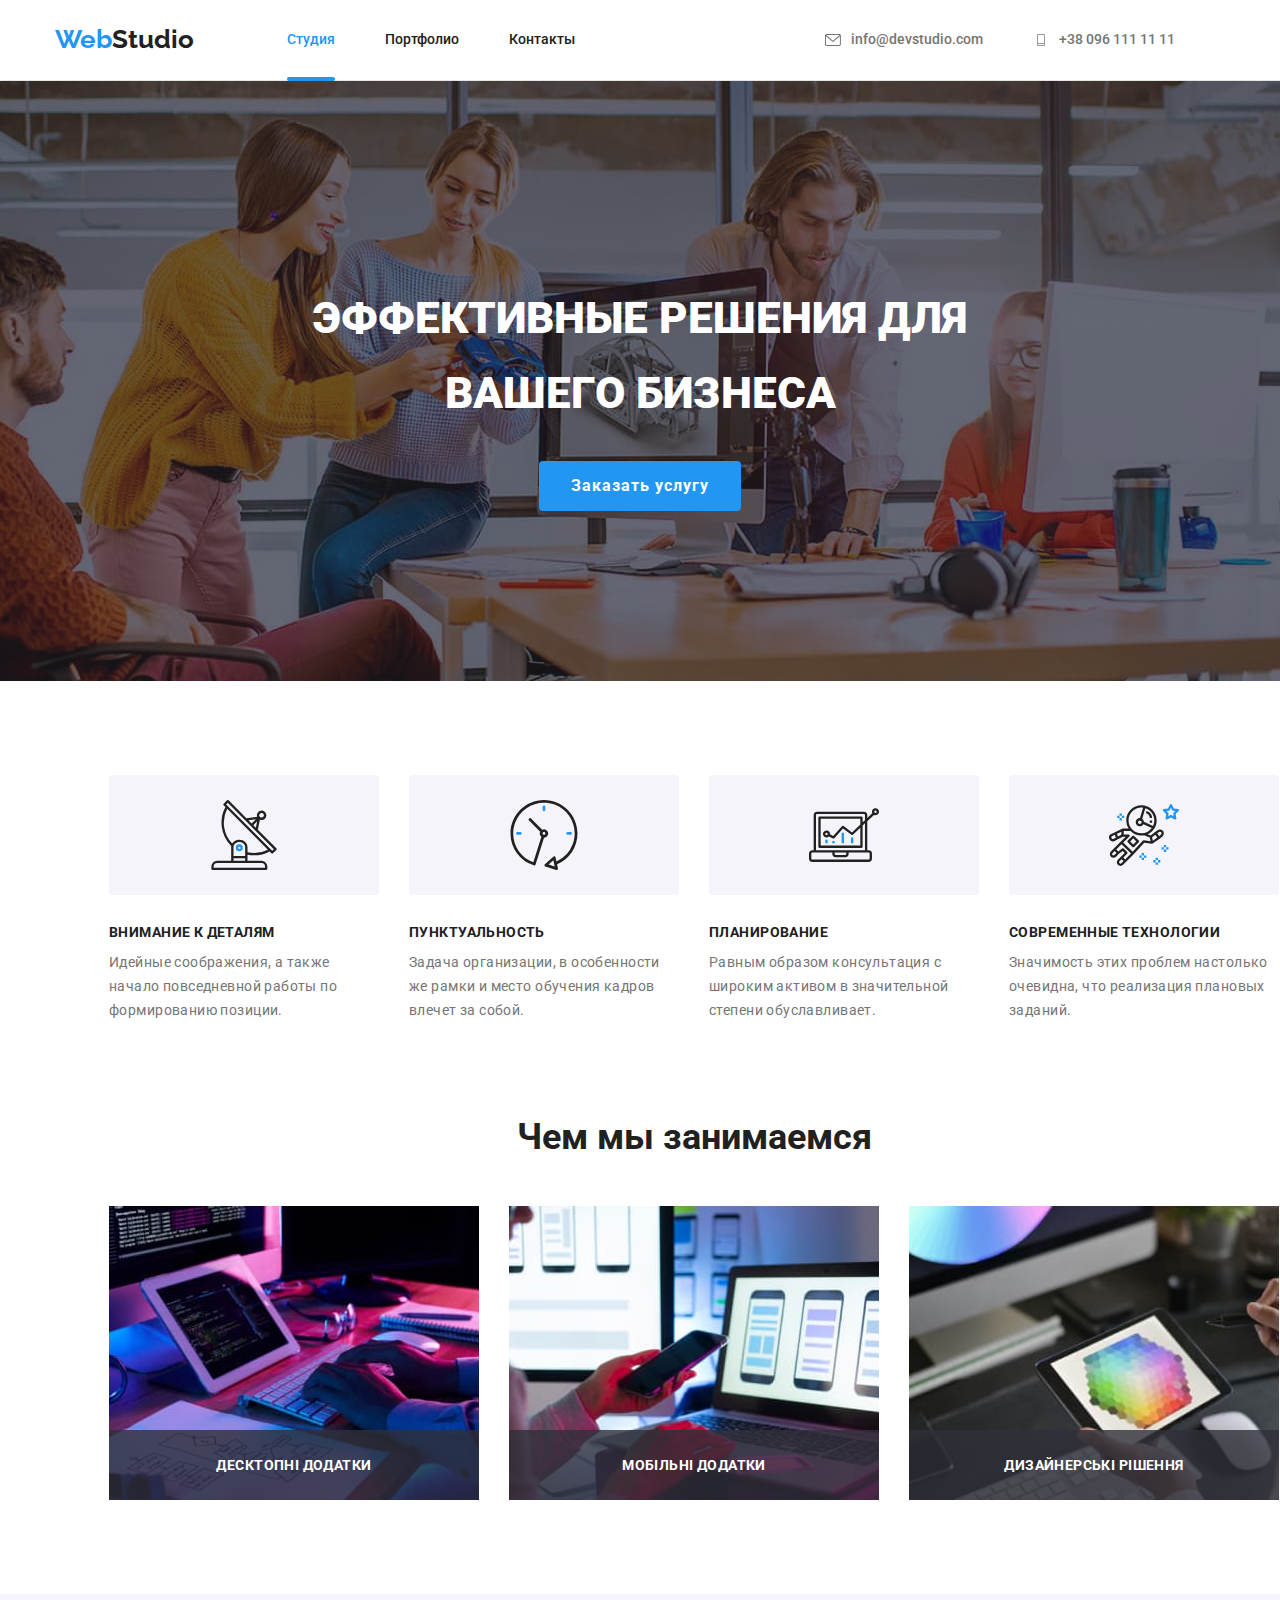
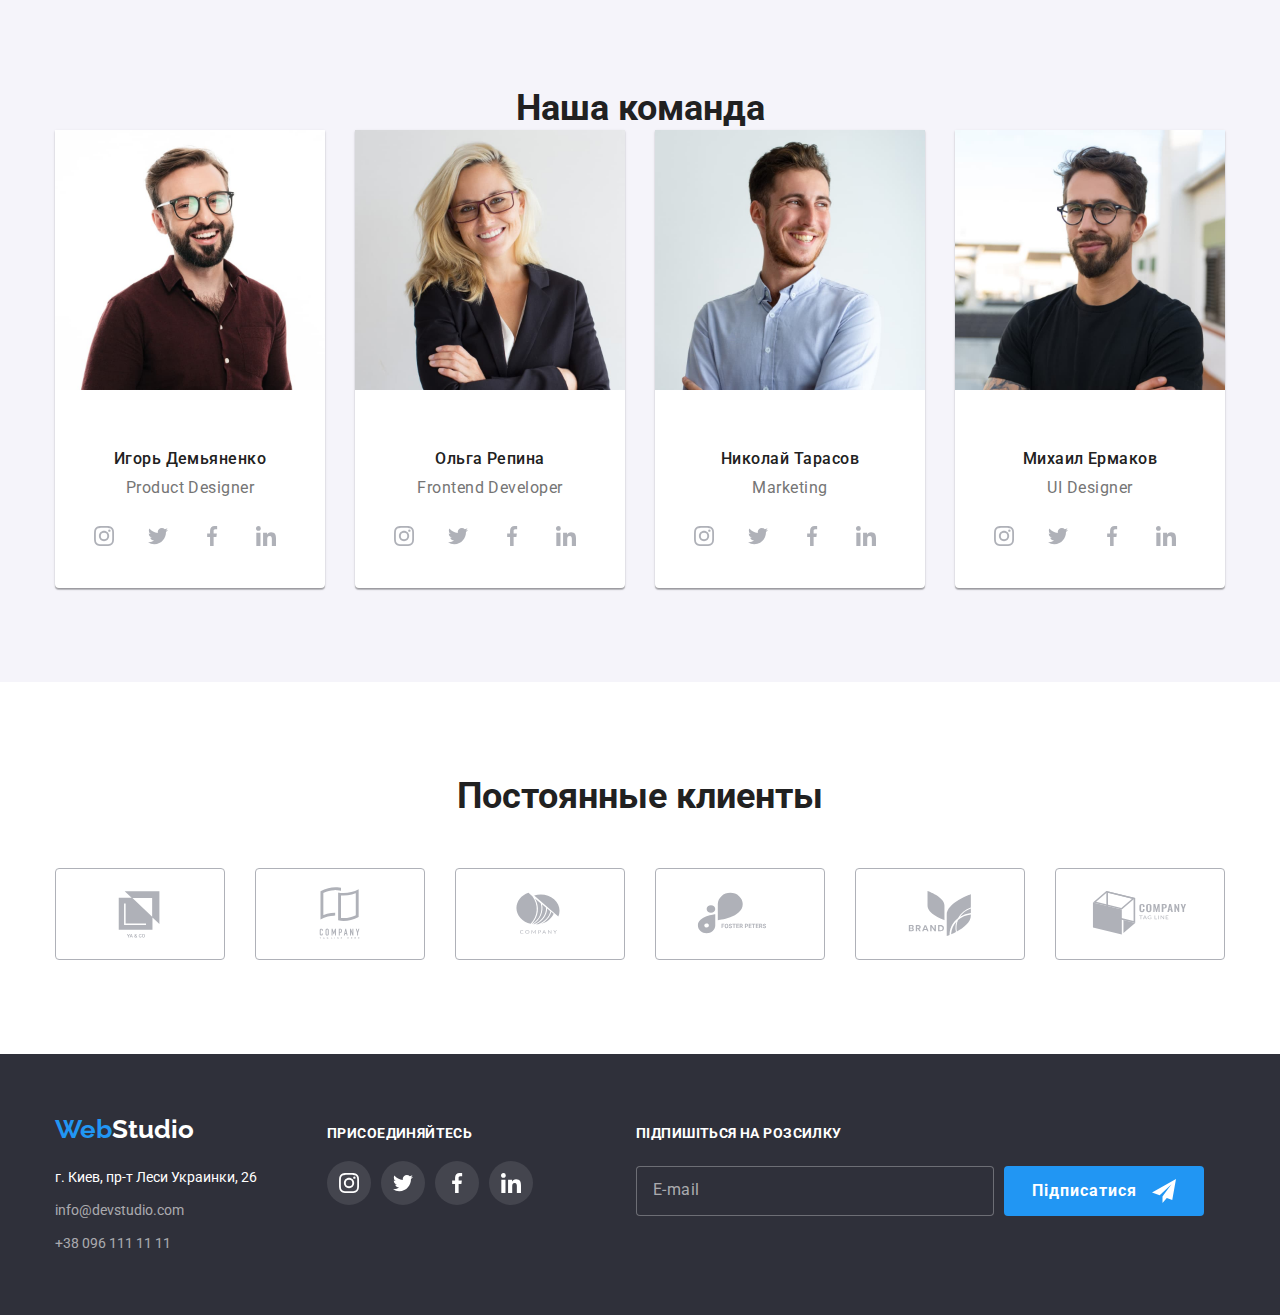
==== commit ac904476: "the end hw6" ====
--- a/index.html
+++ b/index.html
@@ -44,24 +44,24 @@
         </nav>
         <ul class="list">
             <li>
-                <a class="header-contact" href="tel:+380961111111">
-                    <svg class="icons-header" width="16" height="12">
+                <a class="header-contact" href="mailto:info@devstudio.com">
+                 <svg class="icons-header" width="16" height="12">
                         <use href="./icons.svg.svg#icon-e-mail">
                          
                         </use>
                     </svg>
-                      +38 096 111 11 11 
+                    info@devstudio.com  
                 </a>
             </li>
             <li>
-                <a class="header-contact" href="mailto:info@devstudio.com">
+                <a class="header-contact" href="tel:+380961111111">
                     <svg class="icons-header" width="10" height="16">
                         <use href="./icons.svg.svg#icon-martphone">
                             
                         </use>
                     </svg>
-                    info@devstudio.com 
-                    </a>
+                    +38 096 111 11 11
+                                       </a>
             </li>
         </ul>
         </div>
@@ -468,18 +468,24 @@
                             </ul>
                         </div>
 
-                        <div class="div-label-footer"></label>
-                            <label for="user-email-footer">
-                                <span class="span-footer-input">Підпишіться на розсилку</span>
+                        <div class="div-label-footer">
+                            <label for="user-email-footer"></label>
+                                <span class="span-footer-input">ПІДПИШІТЬСЯ НА РОЗСИЛКУ</span>
                                 <div class="input-foter-div">
                                 <input type="email" 
                                 class="form-input-footer" 
                                 name="user-email" 
                                 id="user-email"
                                 placeholder="E-mail"> 
-                                </div>
-                                <button type="submit" class="btn-form-footer">Підписатися</button>
-                        </div>
+                               
+                                <button type="submit" 
+                                class="btn-form-footer">Підписатися
+                               
+                                <svg class="icons-footer-form" width="24" height="24">
+                                    <use href="./icons.svg.svg#icon-icon-send"></use>
+                                </svg>
+                            </button>
+                             </div>
 
                     </div>
             </footer>
--- a/css/styles.css
+++ b/css/styles.css
@@ -650,6 +650,11 @@
     color: var(--brand-color);
    }
 
+   /* form-footer */
+.div-label-footer {
+   margin-left: 93px;
+   }
+
    .span-footer-input {
     font-family: 'Roboto';
 font-style: normal;
@@ -658,14 +663,9 @@
 line-height: 16px;
 letter-spacing: 0.03em;
 color: var(--text-background);
-margin-bottom: 20px;
    }
 
-   .form-input-footer::placeholder {
-    font-family: 'Roboto';
-    padding-left: 16px;
-   }
-
+   
    .form-input-footer {
     background-color: #2F303A;
     width: 100%;
@@ -674,11 +674,24 @@
 border-radius: 4px;
 padding-left: 42px;
 cursor: pointer;
-  }
+width: 358px;
+  height: 50px;
+  padding: 16px;
+ 
+  }
+
+  .form-input-footer::placeholder {
+    font-family: 'Roboto';
+    font-size: 16px;
+    line-height: 1.25;
+    letter-spacing: 0.03em;
+    color: rgba(255, 255, 255, 0.6);
+   }
+    
   .input-foter-div {
-    position: relative;
-  }
-
+    display: flex;
+    margin-top: 20px;
+         }
 
 .btn-form-footer {
   font-family: 'Roboto';
@@ -690,24 +703,33 @@
     cursor: pointer;
     border: none;
     margin: 0 auto;
-     display: block;
      border-radius: 4px;
      letter-spacing: 0.06em;
-     margin-top: 30px;
+    
      padding-top: 10px;
      padding-bottom: 10px;
      padding-right: 32px;
      padding-left: 32px;
      width: 200px;
+
+
+
+display: flex;
+align-items: center;
+justify-content: space-between;
+
 height: 50px;
-left: 700px;
-top: 712px;
-text-align: center;
-
-
-
-   
-    
+padding: 10px 28px;
+
+margin-left: 10px;
+}
+
+
+
+
+.icons-footer-form {
+    fill: var(--text-background);
+    margin-left: 10px;
 }
    
    
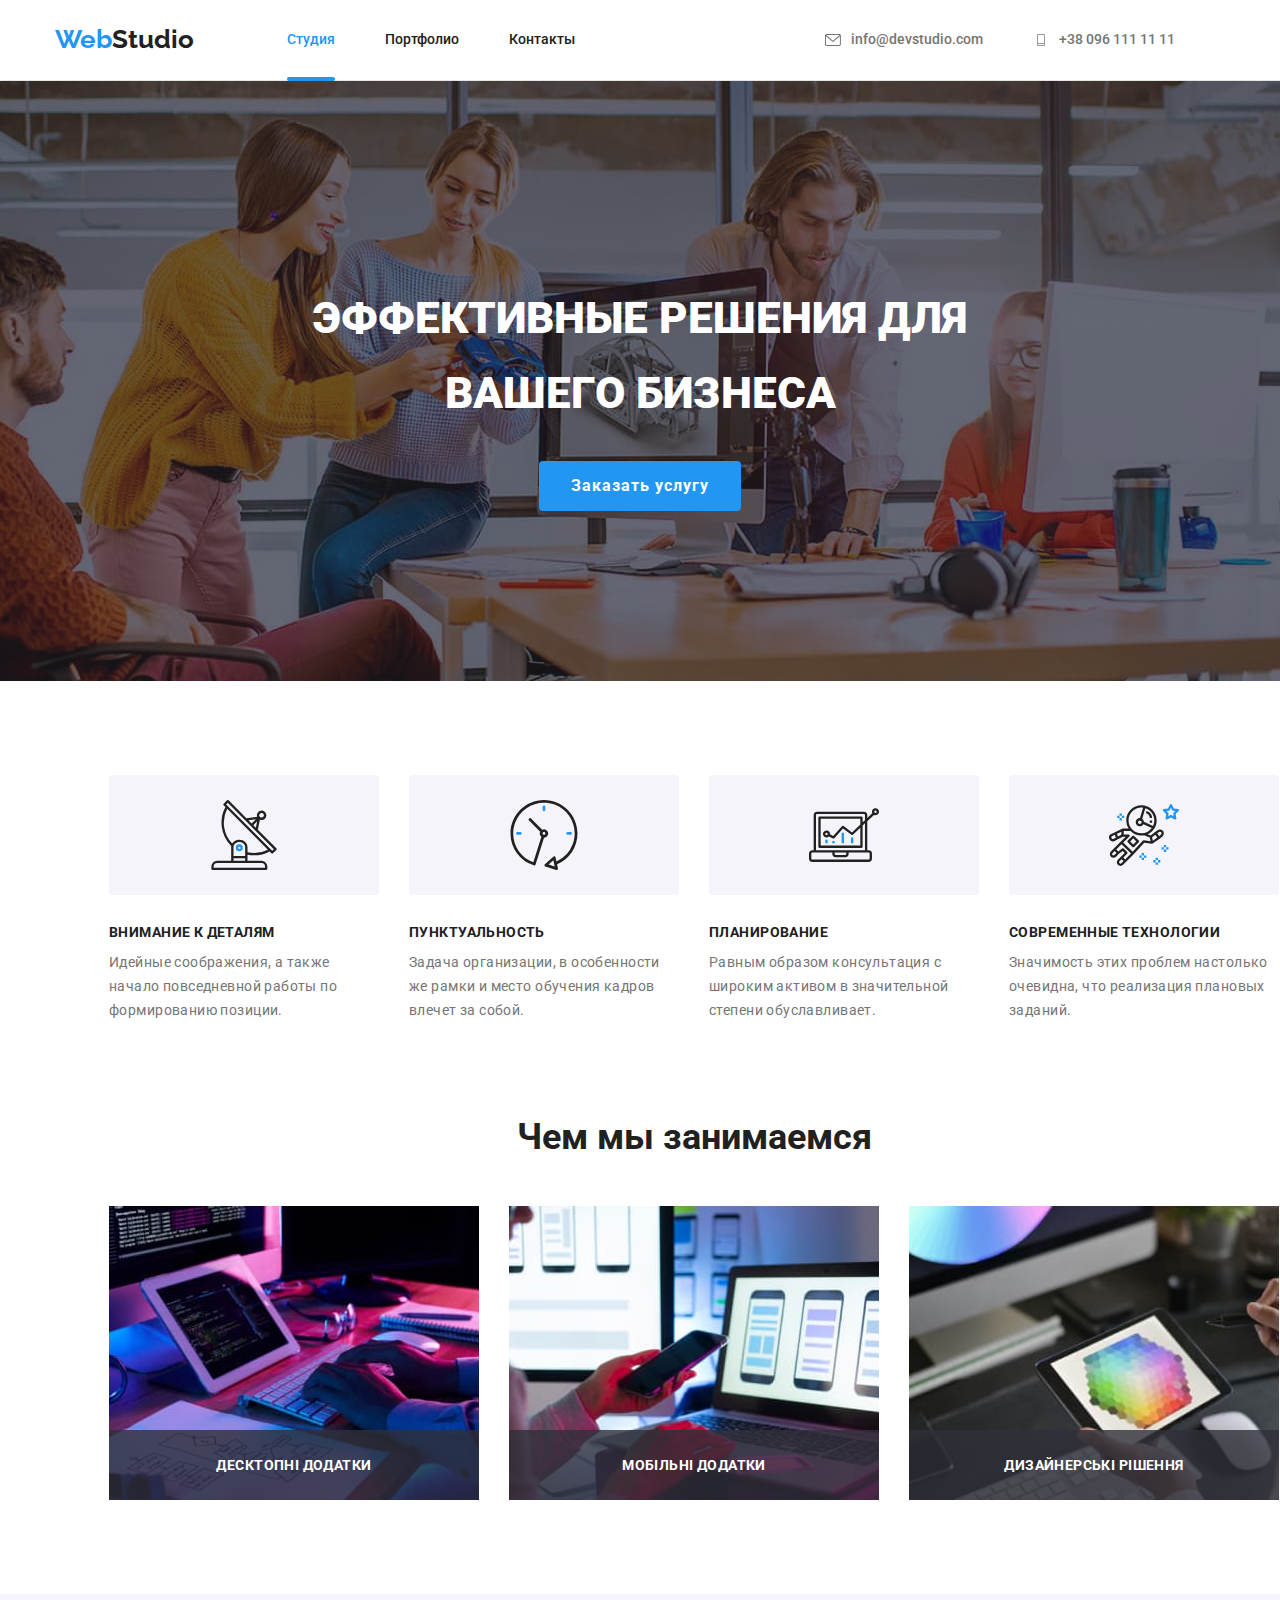
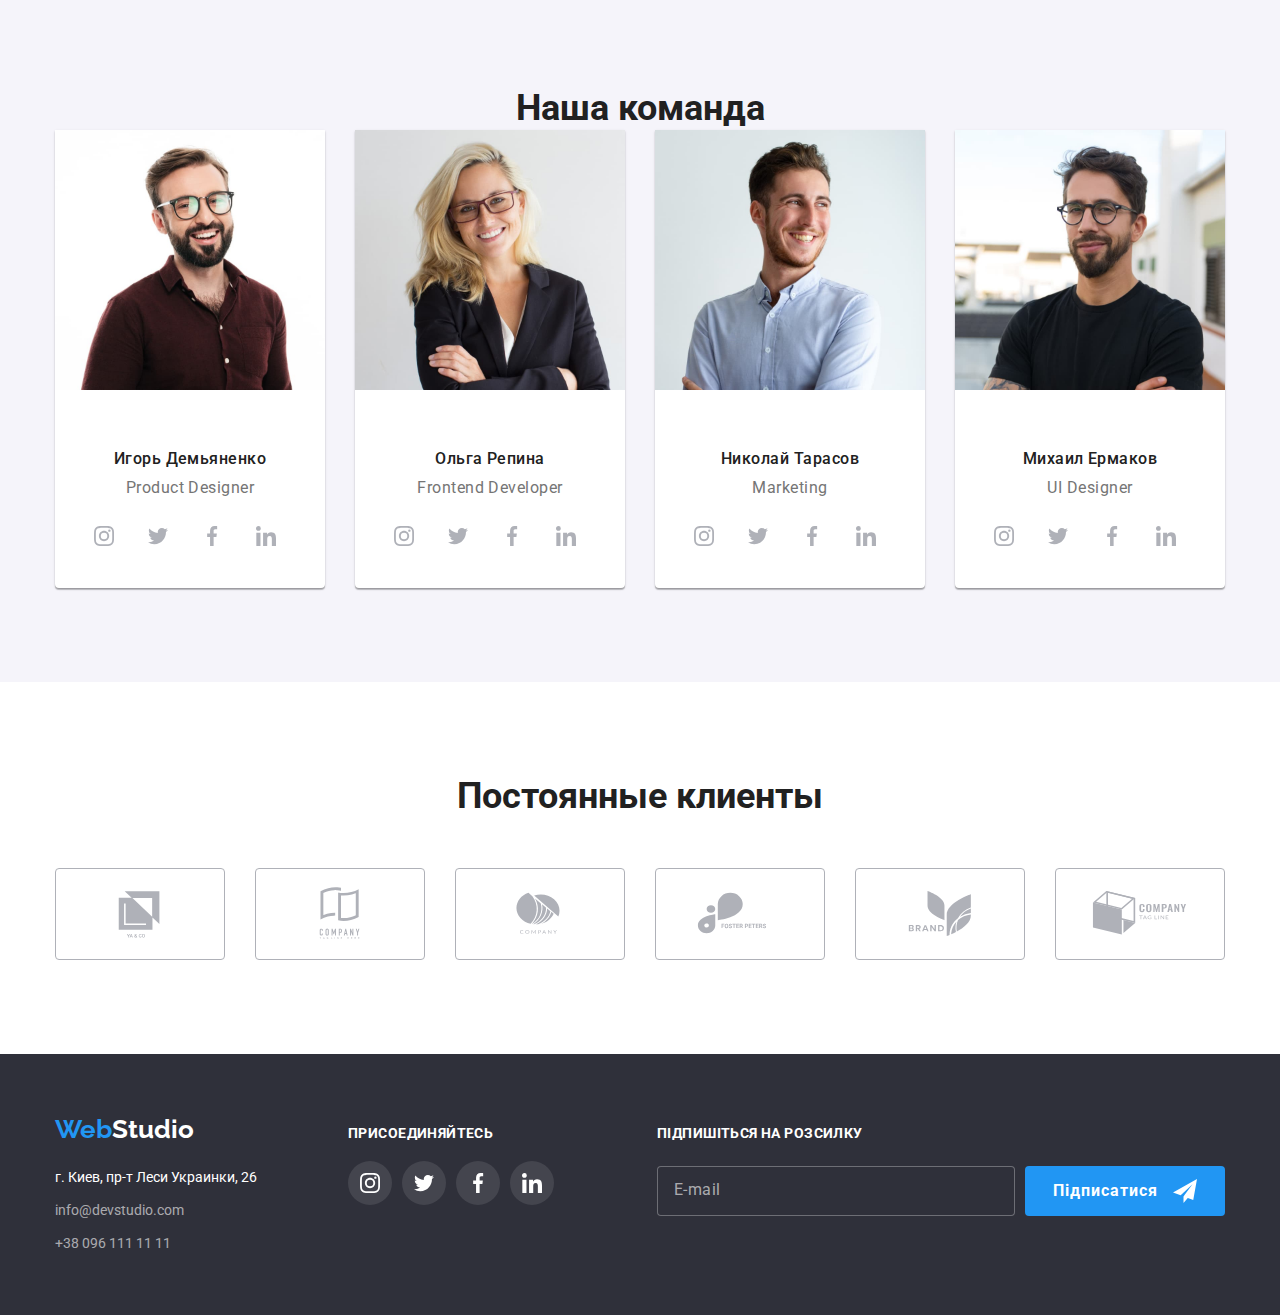
==== commit e5a26c9b: "correction hw6" ====
--- a/index.html
+++ b/index.html
@@ -410,7 +410,12 @@
     </main>
     
     
-    <!-- footer -->
+
+
+
+
+
+    <!---------------------------------------------------------- FOOTER------------------------------------------------------------- -->
     <footer class="footer">
         <div class="container">
             <div class="box-footer-address">
@@ -469,13 +474,12 @@
                         </div>
 
                         <div class="div-label-footer">
-                            <label for="user-email-footer"></label>
-                                <span class="span-footer-input">ПІДПИШІТЬСЯ НА РОЗСИЛКУ</span>
-                                <div class="input-foter-div">
+                            <label for="user-email-footer" class="user-email-footer">ПІДПИШІТЬСЯ НА РОЗСИЛКУ</label>
+                                <div class="input-footer-div">
                                 <input type="email" 
                                 class="form-input-footer" 
-                                name="user-email" 
-                                id="user-email"
+                                name="user-email-footer" 
+                                id="user-email-footer"
                                 placeholder="E-mail"> 
                                
                                 <button type="submit" 
@@ -490,11 +494,22 @@
                     </div>
             </footer>
            
+
+
+
+
+
+
+
+
+
+
+
 <!-- ------------------------MODAL------------------------------------------ -->
             <div class="backdrop is-hidden" data-modal>
                 <div class="modal-window" >
                 <button type="button" class="modal-close" data-modal-close>
-                    <svg class="icon-close-black" width="18" hight="18">
+                    <svg class="icon-close-black" width="18" height="18">
                     <use href="./close.svg.svg#icon-close-black"> </use>    
                     </svg>
                 </button>  
@@ -503,8 +518,7 @@
                 
                 <form class="modal-form">
                     <div class="div-label">
-                    <label for="user-name"></label>
-                        <span class="span-form-input">І'мя</span> 
+                    <label for="user-name" class="label-form-input">І'мя</label>
                         <div class="input-wrap">
                     <input type="text" 
                     class="form-input" 
@@ -521,8 +535,7 @@
                   
                           
                 <div class="div-label">
-                <Label for="user-tel"></Label> 
-                    <span class="span-form-input">Телефон</span>
+                <Label for="user-tel" class="label-form-input">Телефон</Label> 
                     <div class="input-wrap">
                     <input type="tel" 
                     class="form-input" 
@@ -536,9 +549,8 @@
                     </svg>
                 </div>
             </div>
-            <div class="div-label"></label>
-                <label for="user-email">
-                    <span class="span-form-input">Пошта</span>
+            <div class="div-label">
+                <label for="user-email"class="label-form-input">Пошта</label>
                     <div class="input-wrap">
                     <input type="email" 
                     class="form-input" 
@@ -553,16 +565,13 @@
             </div>
 
                 <div class="div-label">
-               <label>
-                <span class="span-form-input">Коментар</span>
-               
-                <textarea name="user-coment" 
+               <label for="user-coment" class="label-form-input">Коментар</label>
+               <textarea name="user-coment" 
                 id="user-coment" 
                 class="textarea-coment"
                 placeholder="Введіть текст"
                 ></textarea>
-               </label>
-            </div>
+                          </div>
 
                <div class="div-label">
                 
--- a/css/styles.css
+++ b/css/styles.css
@@ -538,6 +538,7 @@
 
   .box-footer-address {
      margin-right: 70px;
+     flex-grow: 1;
   }
 
   .footer-icons-paragraf {
@@ -655,7 +656,7 @@
    margin-left: 93px;
    }
 
-   .span-footer-input {
+   .user-email-footer {
     font-family: 'Roboto';
 font-style: normal;
 font-weight: 700;
@@ -688,7 +689,7 @@
     color: rgba(255, 255, 255, 0.6);
    }
     
-  .input-foter-div {
+  .input-footer-div {
     display: flex;
     margin-top: 20px;
          }
@@ -984,6 +985,7 @@
 text-align: center;
 letter-spacing: 0.03em;
 color: #212121;
+margin-bottom: 12px;
   }
 
 
@@ -1022,7 +1024,7 @@
 
 
  
-      .span-form-input {
+      .label-form-input {
         font-family: 'Roboto';
 font-style: normal;
 font-weight: 400;
@@ -1042,6 +1044,8 @@
         font-family: 'roboto';
         font-size: 12px;
         cursor: pointer;
+        display: block;
+        margin-bottom: 20px;
       }
 
       .textarea-coment:focus {
@@ -1062,6 +1066,8 @@
 color: #757575;
 display: flex;
 align-items: center;
+justify-content: center;
+margin: 0;
       }
 
       
